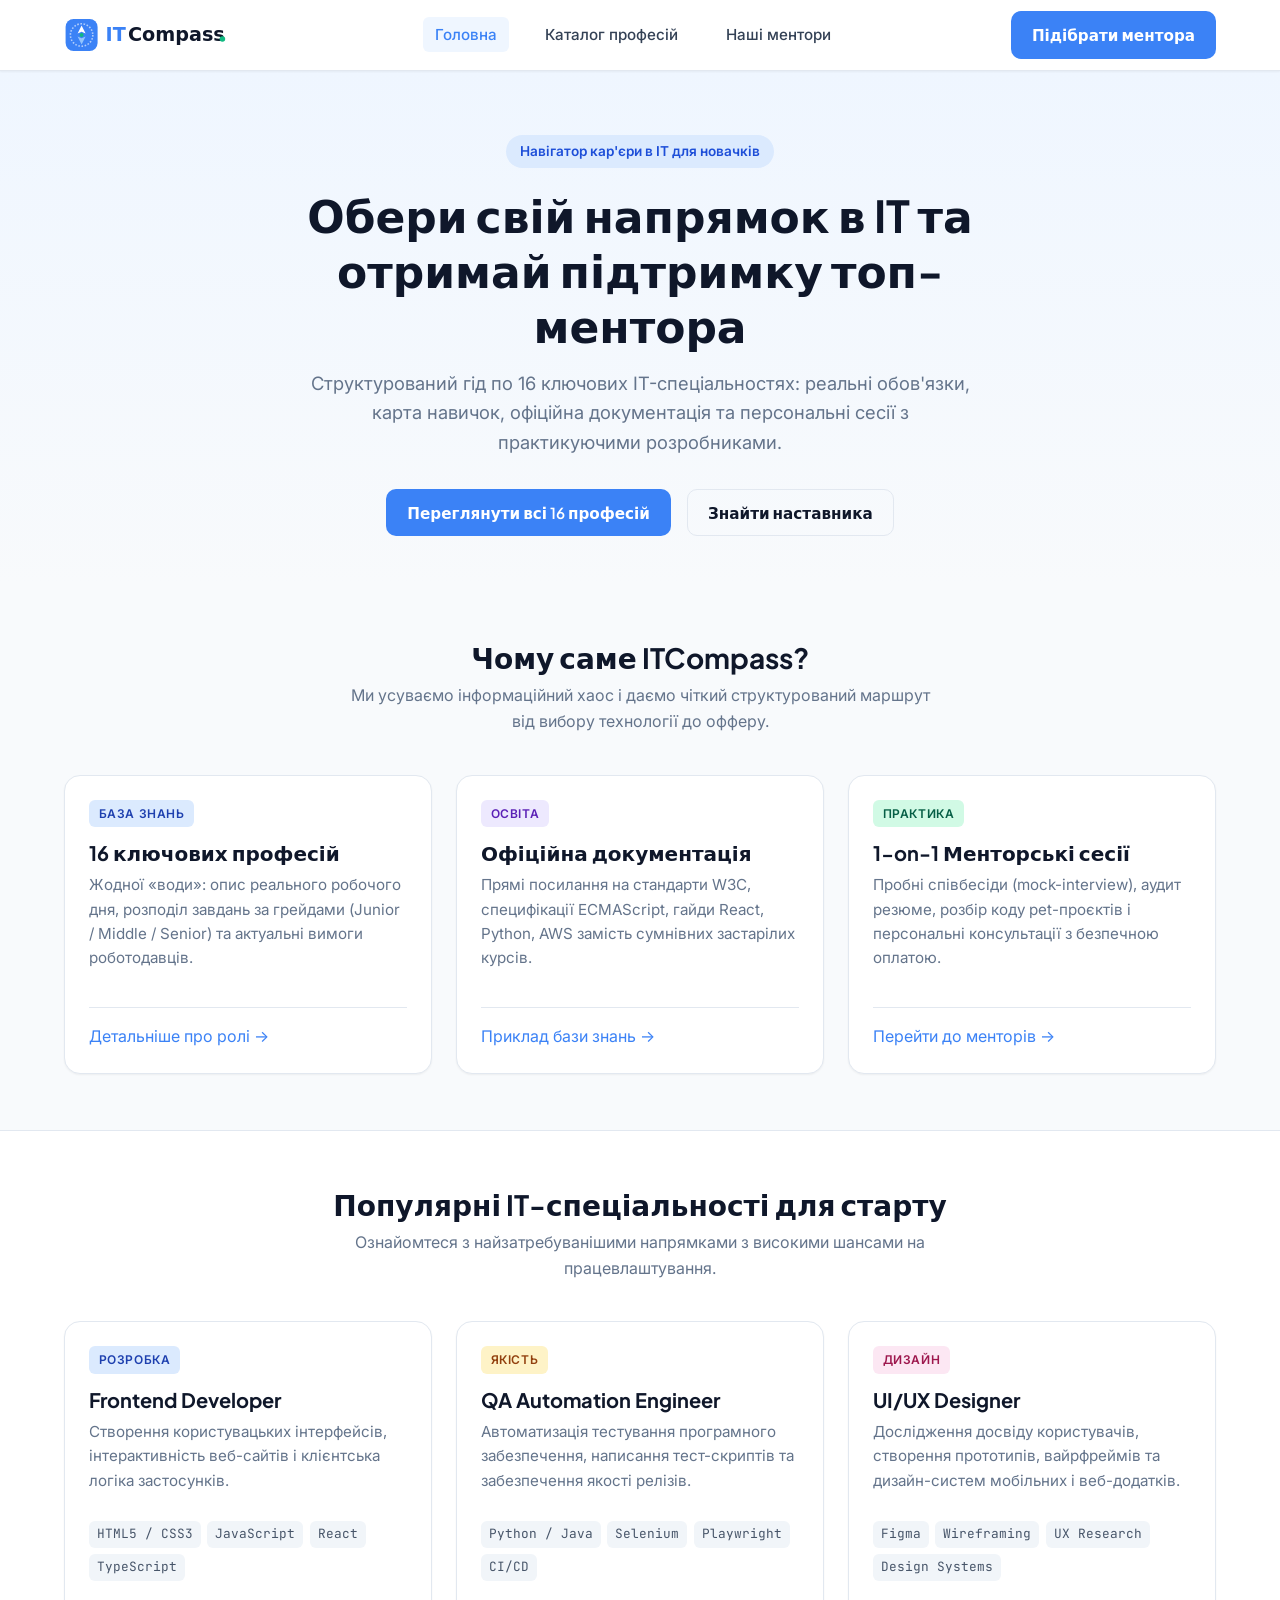
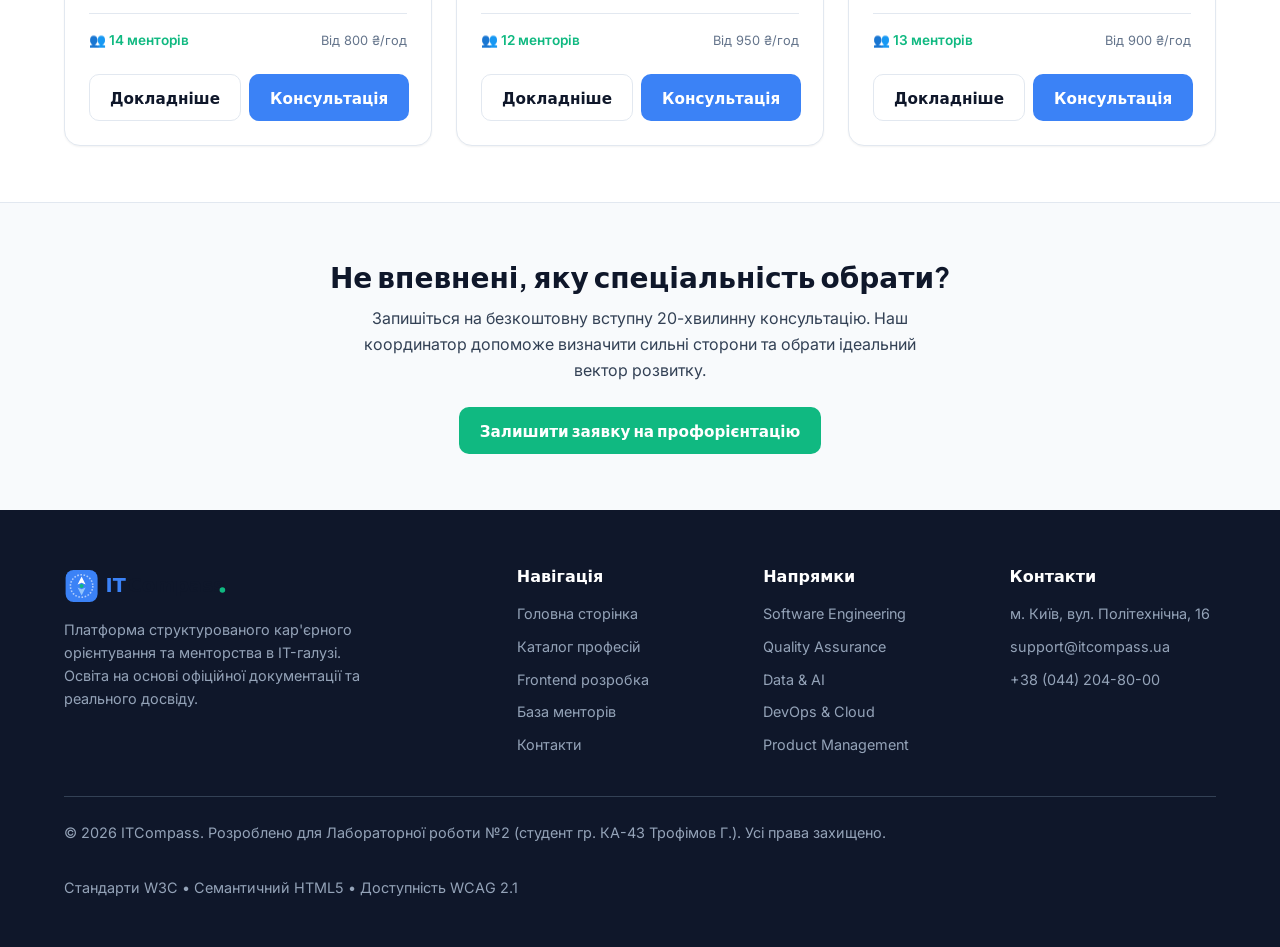
==== index.html @ 79825d65 "Initial commit" ====
<!DOCTYPE html>
<html lang="uk">
<head>
  <meta charset="UTF-8">
  <meta name="viewport" content="width=device-width, initial-scale=1.0">
  <meta name="description" content="ITCompass — інтерактивний довідник IT-професій, база знань з офіційною документацією та платформа підбору менторів для початківців.">
  <meta name="keywords" content="IT професії, як увійти в IT, ментори IT, roadmap розробника, документація, курси програмування">
  <title>ITCompass — Твій орієнтир у світі IT-професій та наставництва</title>
  <link rel="icon" type="image/svg+xml" href="images/favicon.svg">
  <link rel="preconnect" href="https://fonts.googleapis.com">
  <link rel="preconnect" href="https://fonts.gstatic.com" crossorigin>
  <link href="https://fonts.googleapis.com/css2?family=Inter:wght@400;500;600&family=JetBrains+Mono:wght@500;700&family=Plus+Jakarta+Sans:wght@600;700;800&display=swap" rel="stylesheet">
  <link rel="stylesheet" href="css/style.css">
</head>
<body>

  <!-- Семантичний блок Header -->
  <header>
    <div class="container header-inner">
      <a href="index.html" class="brand-logo" aria-label="ITCompass Головна">
        <img src="images/logo.svg" alt="Логотип платформи ITCompass">
      </a>

      <!-- Семантична навігація сайту -->
      <nav aria-label="Головне меню">
        <ul>
          <li><a href="index.html" class="active">Головна</a></li>
          <li><a href="professions.html">Каталог професій</a></li>
          <li><a href="mentors.html">Наші ментори</a></li>
        </ul>
      </nav>

      <div class="nav-actions">
        <a href="contacts.html" class="btn btn-primary">Підібрати ментора</a>
      </div>
    </div>
  </header>

  <!-- Семантичний блок Main -->
  <main>
    <!-- Hero секція -->
    <section class="hero">
      <div class="container">
        <span class="hero-badge">Навігатор кар'єри в IT для новачків</span>
        <h1>Обери свій напрямок в IT та отримай підтримку топ-ментора</h1>
        <p>
          Структурований гід по 16 ключових IT-спеціальностях: реальні обов'язки, карта навичок, офіційна документація та персональні сесії з практикуючими розробниками.
        </p>
        <div class="hero-actions">
          <a href="professions.html" class="btn btn-primary">Переглянути всі 16 професій</a>
          <a href="mentors.html" class="btn btn-outline">Знайти наставника</a>
        </div>
      </div>
    </section>

    <!-- Переваги сервісу -->
    <section>
      <div class="container">
        <div class="section-header">
          <h2>Чому саме ITCompass?</h2>
          <p>Ми усуваємо інформаційний хаос і даємо чіткий структурований маршрут від вибору технології до офферу.</p>
        </div>

        <div class="grid-3">
          <article class="card">
            <span class="card-badge badge-dev">База знань</span>
            <h3>16 ключових професій</h3>
            <p>Жодної «води»: опис реального робочого дня, розподіл завдань за грейдами (Junior / Middle / Senior) та актуальні вимоги роботодавців.</p>
            <div class="card-footer">
              <a href="professions.html">Детальніше про ролі &rarr;</a>
            </div>
          </article>

          <article class="card">
            <span class="card-badge badge-data">Освіта</span>
            <h3>Офіційна документація</h3>
            <p>Прямі посилання на стандарти W3C, специфікації ECMAScript, гайди React, Python, AWS замість сумнівних застарілих курсів.</p>
            <div class="card-footer">
              <a href="profession-frontend.html">Приклад бази знань &rarr;</a>
            </div>
          </article>

          <article class="card">
            <span class="card-badge badge-mgmt">Практика</span>
            <h3>1-on-1 Менторські сесії</h3>
            <p>Пробні співбесіди (mock-interview), аудит резюме, розбір коду pet-проєктів і персональні консультації з безпечною оплатою.</p>
            <div class="card-footer">
              <a href="mentors.html">Перейти до менторів &rarr;</a>
            </div>
          </article>
        </div>
      </div>
    </section>

    <!-- Популярні напрямки -->
    <section style="background-color: #FFFFFF; border-top: 1px solid #E2E8F0; border-bottom: 1px solid #E2E8F0;">
      <div class="container">
        <div class="section-header">
          <h2>Популярні IT-спеціальності для старту</h2>
          <p>Ознайомтеся з найзатребуванішими напрямками з високими шансами на працевлаштування.</p>
        </div>

        <div class="grid-3">
          <!-- Картка 1 -->
          <article class="card">
            <span class="card-badge badge-dev">Розробка</span>
            <h3>Frontend Developer</h3>
            <p>Створення користувацьких інтерфейсів, інтерактивність веб-сайтів і клієнтська логіка застосунків.</p>
            <ul class="tags-list">
              <li class="tag">HTML5 / CSS3</li>
              <li class="tag">JavaScript</li>
              <li class="tag">React</li>
              <li class="tag">TypeScript</li>
            </ul>
            <div class="card-footer" style="display: flex; flex-direction: column; gap: 0.65rem; align-items: stretch;">
              <div style="display: flex; justify-content: space-between; align-items: center;">
                <span style="font-size: 0.85rem; color: #10B981; font-weight: 600;">👥 14 менторів</span>
                <span style="font-size: 0.8rem; color: var(--color-text-muted);">Від 800 ₴/год</span>
              </div>
              <div class="card-actions-grid">
                <a href="profession-frontend.html" class="btn btn-outline">Докладніше</a>
                <a href="contacts.html?profession=frontend" class="btn btn-primary">Консультація</a>
              </div>
            </div>
          </article>

          <!-- Картка 2 -->
          <article class="card">
            <span class="card-badge badge-qa">Якість</span>
            <h3>QA Automation Engineer</h3>
            <p>Автоматизація тестування програмного забезпечення, написання тест-скриптів та забезпечення якості релізів.</p>
            <ul class="tags-list">
              <li class="tag">Python / Java</li>
              <li class="tag">Selenium</li>
              <li class="tag">Playwright</li>
              <li class="tag">CI/CD</li>
            </ul>
            <div class="card-footer" style="display: flex; flex-direction: column; gap: 0.65rem; align-items: stretch;">
              <div style="display: flex; justify-content: space-between; align-items: center;">
                <span style="font-size: 0.85rem; color: #10B981; font-weight: 600;">👥 12 менторів</span>
                <span style="font-size: 0.8rem; color: var(--color-text-muted);">Від 950 ₴/год</span>
              </div>
              <div class="card-actions-grid">
                <button type="button" class="btn btn-outline open-details-btn" data-profession="qa_auto">Докладніше</button>
                <a href="contacts.html?profession=qa_auto" class="btn btn-primary">Консультація</a>
              </div>
            </div>
          </article>

          <!-- Картка 3 -->
          <article class="card">
            <span class="card-badge badge-design">Дизайн</span>
            <h3>UI/UX Designer</h3>
            <p>Дослідження досвіду користувачів, створення прототипів, вайрфреймів та дизайн-систем мобільних і веб-додатків.</p>
            <ul class="tags-list">
              <li class="tag">Figma</li>
              <li class="tag">Wireframing</li>
              <li class="tag">UX Research</li>
              <li class="tag">Design Systems</li>
            </ul>
            <div class="card-footer" style="display: flex; flex-direction: column; gap: 0.65rem; align-items: stretch;">
              <div style="display: flex; justify-content: space-between; align-items: center;">
                <span style="font-size: 0.85rem; color: #10B981; font-weight: 600;">👥 13 менторів</span>
                <span style="font-size: 0.8rem; color: var(--color-text-muted);">Від 900 ₴/год</span>
              </div>
              <div class="card-actions-grid">
                <button type="button" class="btn btn-outline open-details-btn" data-profession="uiux">Докладніше</button>
                <a href="contacts.html?profession=uiux" class="btn btn-primary">Консультація</a>
              </div>
            </div>
          </article>
        </div>
      </div>
    </section>

    <!-- Заклик до дії -->
    <section>
      <div class="container" style="text-align: center;">
        <h2>Не впевнені, яку спеціальність обрати?</h2>
        <p style="max-width: 600px; margin: 0 auto 1.5rem;">
          Запишіться на безкоштовну вступну 20-хвилинну консультацію. Наш координатор допоможе визначити сильні сторони та обрати ідеальний вектор розвитку.
        </p>
        <a href="contacts.html" class="btn btn-accent">Залишити заявку на профорієнтацію</a>
      </div>
    </section>
  </main>

  <!-- Семантичний блок Footer -->
  <footer>
    <div class="container">
      <div class="footer-grid">
        <div class="footer-brand">
          <a href="index.html" class="brand-logo" aria-label="ITCompass">
            <img src="images/logo.svg" alt="ITCompass Лого">
          </a>
          <p>
            Платформа структурованого кар'єрного орієнтування та менторства в IT-галузі. Освіта на основі офіційної документації та реального досвіду.
          </p>
        </div>

        <div class="footer-col">
          <h4>Навігація</h4>
          <ul>
            <li><a href="index.html">Головна сторінка</a></li>
            <li><a href="professions.html">Каталог професій</a></li>
            <li><a href="profession-frontend.html">Frontend розробка</a></li>
            <li><a href="mentors.html">База менторів</a></li>
            <li><a href="contacts.html">Контакти</a></li>
          </ul>
        </div>

        <div class="footer-col">
          <h4>Напрямки</h4>
          <ul>
            <li><a href="professions.html">Software Engineering</a></li>
            <li><a href="professions.html">Quality Assurance</a></li>
            <li><a href="professions.html">Data & AI</a></li>
            <li><a href="professions.html">DevOps & Cloud</a></li>
            <li><a href="professions.html">Product Management</a></li>
          </ul>
        </div>

        <div class="footer-col">
          <h4>Контакти</h4>
          <ul>
            <li>м. Київ, вул. Політехнічна, 16</li>
            <li><a href="mailto:support@itcompass.ua">support@itcompass.ua</a></li>
            <li><a href="tel:+380442048000">+38 (044) 204-80-00</a></li>
          </ul>
        </div>
      </div>

      <div class="footer-bottom">
        <p>&copy; 2026 ITCompass. Розроблено для Лабораторної роботи №2 (студент гр. КА-43 Трофімов Г.). Усі права захищено.</p>
        <p>Стандарти W3C &bull; Семантичний HTML5 &bull; Доступність WCAG 2.1</p>
      </div>
    </div>
  </footer>

  <!-- Інтерактивне модальне вікно для детального огляду пропозиції -->
  <div id="professionModal" class="modal-backdrop" role="dialog" aria-modal="true" aria-label="Детальний огляд спеціальності">
    <div class="modal-card">
      <button type="button" id="modalCloseBtn" class="modal-close" aria-label="Закрити модальне вікно">&times;</button>
      <div id="modalBody">
        <!-- Вміст динамічно рендериться через js/main.js -->
      </div>
    </div>
  </div>

  <script src="js/main.js"></script>
</body>
</html>
---- css/style.css ----
/* ==========================================================================
   ITCompass - Головна таблиця стилів (Brandbook & Design System)
   ========================================================================== */

/* 1. Змінні дизайну (CSS Custom Properties) */
:root {
  --color-primary: #3B82F6;
  --color-primary-dark: #1D4ED8;
  --color-primary-light: #EFF6FF;
  --color-dark: #0F172A;
  --color-text: #334155;
  --color-text-muted: #64748B;
  --color-bg: #F8FAFC;
  --color-surface: #FFFFFF;
  --color-border: #E2E8F0;
  --color-accent: #10B981;
  --color-accent-hover: #059669;
  --color-warning: #F59E0B;
  --color-error: #EF4444;
  --color-code-bg: #1E293B;

  --font-heading: 'Plus Jakarta Sans', system-ui, -apple-system, sans-serif;
  --font-body: 'Inter', system-ui, -apple-system, sans-serif;
  --font-mono: 'JetBrains Mono', monospace;

  --shadow-sm: 0 1px 2px 0 rgb(0 0 0 / 0.05);
  --shadow-md: 0 4px 6px -1px rgb(0 0 0 / 0.07), 0 2px 4px -2px rgb(0 0 0 / 0.05);
  --shadow-lg: 0 10px 15px -3px rgb(0 0 0 / 0.08), 0 4px 6px -4px rgb(0 0 0 / 0.04);

  --radius-sm: 6px;
  --radius-md: 10px;
  --radius-lg: 16px;
  --radius-full: 9999px;

  --container-max: 1200px;
}

/* 2. Базові налаштування (Reset & Base) */
*, *::before, *::after {
  box-sizing: border-box;
  margin: 0;
  padding: 0;
}

html {
  font-size: 16px;
  scroll-behavior: smooth;
}

body {
  font-family: var(--font-body);
  color: var(--color-text);
  background-color: var(--color-bg);
  line-height: 1.6;
  min-height: 100vh;
  display: flex;
  flex-direction: column;
}

img {
  max-width: 100%;
  height: auto;
  display: block;
}

a {
  color: var(--color-primary);
  text-decoration: none;
  transition: color 0.2s ease, border-color 0.2s ease;
}

a:hover {
  color: var(--color-primary-dark);
}

h1, h2, h3, h4 {
  font-family: var(--font-heading);
  color: var(--color-dark);
  line-height: 1.25;
  font-weight: 700;
}

h1 { font-size: 2.25rem; margin-bottom: 1rem; }
h2 { font-size: 1.75rem; margin-bottom: 0.75rem; }
h3 { font-size: 1.25rem; margin-bottom: 0.5rem; }

p {
  margin-bottom: 1rem;
}

/* 3. Макет та контейнери (Layout) */
.container {
  width: 100%;
  max-width: var(--container-max);
  margin-left: auto;
  margin-right: auto;
  padding-left: 1.5rem;
  padding-right: 1.5rem;
}

/* 4. Семантичний Header & Nav */
header {
  background-color: var(--color-surface);
  border-bottom: 1px solid var(--color-border);
  position: sticky;
  top: 0;
  z-index: 100;
  box-shadow: var(--shadow-sm);
}

.header-inner {
  display: flex;
  align-items: center;
  justify-content: space-between;
  height: 70px;
}

.brand-logo {
  display: flex;
  align-items: center;
  gap: 0.5rem;
}

.brand-logo img {
  height: 40px;
  width: auto;
}

nav ul {
  display: flex;
  list-style: none;
  gap: 1.5rem;
  align-items: center;
}

nav a {
  color: var(--color-text);
  font-weight: 500;
  font-size: 0.95rem;
  padding: 0.5rem 0.75rem;
  border-radius: var(--radius-sm);
  transition: background-color 0.2s ease, color 0.2s ease;
}

nav a:hover, nav a.active {
  color: var(--color-primary);
  background-color: var(--color-primary-light);
}

.nav-actions {
  display: flex;
  gap: 0.75rem;
  align-items: center;
}

/* 5. Кнопки (Buttons) */
.btn {
  display: inline-flex;
  align-items: center;
  justify-content: center;
  padding: 0.65rem 1.25rem;
  font-family: var(--font-heading);
  font-size: 0.95rem;
  font-weight: 600;
  border-radius: var(--radius-md);
  border: 1px solid transparent;
  cursor: pointer;
  transition: all 0.2s ease;
  text-decoration: none;
}

.btn-primary {
  background-color: var(--color-primary);
  color: #FFFFFF;
}

.btn-primary:hover {
  background-color: var(--color-primary-dark);
  color: #FFFFFF;
}

.btn-accent {
  background-color: var(--color-accent);
  color: #FFFFFF;
}

.btn-accent:hover {
  background-color: var(--color-accent-hover);
  color: #FFFFFF;
}

.btn-outline {
  background-color: transparent;
  border-color: var(--color-border);
  color: var(--color-dark);
}

.btn-outline:hover {
  background-color: var(--color-bg);
  border-color: var(--color-text-muted);
}

/* 6. Hero секція */
.hero {
  padding: 4rem 0 3rem;
  background: linear-gradient(180deg, #EFF6FF 0%, var(--color-bg) 100%);
  text-align: center;
}

.hero-badge {
  display: inline-block;
  background-color: #DBEAFE;
  color: var(--color-primary-dark);
  font-size: 0.85rem;
  font-weight: 600;
  padding: 0.35rem 0.85rem;
  border-radius: var(--radius-full);
  margin-bottom: 1.25rem;
}

.hero h1 {
  font-size: 2.75rem;
  max-width: 800px;
  margin-left: auto;
  margin-right: auto;
}

.hero p {
  font-size: 1.15rem;
  color: var(--color-text-muted);
  max-width: 680px;
  margin-left: auto;
  margin-right: auto;
  margin-bottom: 2rem;
}

.hero-actions {
  display: flex;
  gap: 1rem;
  justify-content: center;
  flex-wrap: wrap;
}

/* 7. Секції та картки */
section {
  padding: 3.5rem 0;
}

.section-header {
  text-align: center;
  margin-bottom: 2.5rem;
}

.section-header h2 {
  margin-bottom: 0.5rem;
}

.section-header p {
  color: var(--color-text-muted);
  max-width: 600px;
  margin-left: auto;
  margin-right: auto;
}

.grid-3 {
  display: grid;
  grid-template-columns: repeat(auto-fill, minmax(320px, 1fr));
  gap: 1.5rem;
}

.grid-2 {
  display: grid;
  grid-template-columns: repeat(auto-fit, minmax(320px, 1fr));
  gap: 2rem;
}

.grid-4 {
  display: grid;
  grid-template-columns: repeat(auto-fill, minmax(240px, 1fr));
  gap: 1.25rem;
}

.card {
  background-color: var(--color-surface);
  border: 1px solid var(--color-border);
  border-radius: var(--radius-lg);
  padding: 1.5rem;
  box-shadow: var(--shadow-sm);
  transition: transform 0.2s ease, box-shadow 0.2s ease;
  display: flex;
  flex-direction: column;
}

.card:hover {
  transform: translateY(-3px);
  box-shadow: var(--shadow-md);
  border-color: #CBD5E1;
}

.card-badge {
  align-self: flex-start;
  font-size: 0.75rem;
  font-weight: 600;
  text-transform: uppercase;
  letter-spacing: 0.05em;
  padding: 0.25rem 0.6rem;
  border-radius: var(--radius-sm);
  margin-bottom: 0.85rem;
}

.badge-dev { background-color: #DBEAFE; color: #1E40AF; }
.badge-qa { background-color: #FEF3C7; color: #92400E; }
.badge-data { background-color: #EDE9FE; color: #5B21B6; }
.badge-design { background-color: #FCE7F3; color: #9D174D; }
.badge-mgmt { background-color: #D1FAE5; color: #065F46; }

.card h3 {
  margin-bottom: 0.5rem;
}

.card p {
  font-size: 0.95rem;
  color: var(--color-text-muted);
  flex-grow: 1;
}

.card-footer {
  margin-top: 1.25rem;
  padding-top: 1rem;
  border-top: 1px solid var(--color-border);
  display: flex;
  justify-content: space-between;
  align-items: center;
}

/* 8. Теги технологій */
.tags-list {
  display: flex;
  flex-wrap: wrap;
  gap: 0.4rem;
  margin: 0.75rem 0;
  list-style: none;
}

.tag {
  background-color: #F1F5F9;
  color: #475569;
  font-family: var(--font-mono);
  font-size: 0.8rem;
  padding: 0.2rem 0.5rem;
  border-radius: var(--radius-sm);
}

/* 9. Таблиці */
.table-responsive {
  overflow-x: auto;
  margin: 1.5rem 0;
  background-color: var(--color-surface);
  border-radius: var(--radius-md);
  border: 1px solid var(--color-border);
  box-shadow: var(--shadow-sm);
}

table {
  width: 100%;
  border-collapse: collapse;
  text-align: left;
  font-size: 0.95rem;
}

th, td {
  padding: 1rem 1.25rem;
  border-bottom: 1px solid var(--color-border);
}

th {
  background-color: #F8FAFC;
  font-family: var(--font-heading);
  font-weight: 600;
  color: var(--color-dark);
}

tr:last-child td {
  border-bottom: none;
}

tr:hover td {
  background-color: #F1F5F9;
}

/* 10. Форми (Forms) */
.form-container {
  max-width: 640px;
  margin: 0 auto;
  background-color: var(--color-surface);
  padding: 2.25rem;
  border-radius: var(--radius-lg);
  border: 1px solid var(--color-border);
  box-shadow: var(--shadow-md);
}

.form-group {
  margin-bottom: 1.25rem;
}

label {
  display: block;
  font-family: var(--font-heading);
  font-size: 0.9rem;
  font-weight: 600;
  color: var(--color-dark);
  margin-bottom: 0.4rem;
}

input[type="text"],
input[type="email"],
input[type="tel"],
select,
textarea {
  width: 100%;
  padding: 0.75rem 1rem;
  font-family: var(--font-body);
  font-size: 0.95rem;
  color: var(--color-dark);
  background-color: #FFFFFF;
  border: 1px solid var(--color-border);
  border-radius: var(--radius-md);
  outline: none;
  transition: border-color 0.2s ease, box-shadow 0.2s ease;
}

input:focus,
select:focus,
textarea:focus {
  border-color: var(--color-primary);
  box-shadow: 0 0 0 3px rgba(59, 130, 246, 0.15);
}

.checkbox-group {
  display: flex;
  align-items: flex-start;
  gap: 0.6rem;
}

.checkbox-group input {
  margin-top: 0.25rem;
}

.checkbox-group label {
  font-size: 0.85rem;
  font-weight: 400;
  color: var(--color-text-muted);
}

/* 11. Менторські картки */
.mentor-header {
  display: flex;
  gap: 1rem;
  align-items: center;
  margin-bottom: 1rem;
}

.mentor-avatar {
  width: 64px;
  height: 64px;
  border-radius: var(--radius-full);
  background-color: #E2E8F0;
  display: flex;
  align-items: center;
  justify-content: center;
  font-family: var(--font-heading);
  font-weight: 700;
  font-size: 1.25rem;
  color: var(--color-primary-dark);
}

.mentor-info h3 {
  margin-bottom: 0.15rem;
}

.mentor-title {
  font-size: 0.85rem;
  color: var(--color-text-muted);
}

.mentor-rate {
  font-family: var(--font-mono);
  font-size: 1.1rem;
  font-weight: 700;
  color: var(--color-dark);
}

/* 12. Семантичний Footer */
footer {
  margin-top: auto;
  background-color: var(--color-dark);
  color: #94A3B8;
  padding: 3.5rem 0 2rem;
  font-size: 0.9rem;
}

.footer-grid {
  display: grid;
  grid-template-columns: 2fr 1fr 1fr 1fr;
  gap: 2.5rem;
  margin-bottom: 2.5rem;
}

.footer-brand p {
  color: #94A3B8;
  margin-top: 0.75rem;
  max-width: 320px;
}

.footer-col h4 {
  color: #FFFFFF;
  font-size: 1rem;
  margin-bottom: 1rem;
}

.footer-col ul {
  list-style: none;
  display: flex;
  flex-direction: column;
  gap: 0.6rem;
}

.footer-col a {
  color: #94A3B8;
}

.footer-col a:hover {
  color: #FFFFFF;
}

.footer-bottom {
  padding-top: 1.5rem;
  border-top: 1px solid #334155;
  display: flex;
  justify-content: space-between;
  align-items: center;
  flex-wrap: wrap;
  gap: 1rem;
}

/* 13. Адаптивність (Responsive) */
@media (max-width: 768px) {
  .header-inner {
    flex-wrap: wrap;
    height: auto;
    padding: 1rem 0;
  }

  nav ul {
    width: 100%;
    margin-top: 0.75rem;
    flex-wrap: wrap;
    gap: 0.5rem;
  }

  .hero h1 {
    font-size: 2rem;
  }

  .footer-grid {
    grid-template-columns: 1fr;
    gap: 1.75rem;
  }

  .footer-bottom {
    flex-direction: column;
    text-align: center;
  }
}

/* 14. Модальне вікно детального огляду спеціальності (Modal) */
.modal-backdrop {
  display: none;
  position: fixed;
  top: 0;
  left: 0;
  width: 100%;
  height: 100%;
  background-color: rgba(15, 23, 42, 0.65);
  backdrop-filter: blur(4px);
  z-index: 1000;
  align-items: center;
  justify-content: center;
  padding: 1.25rem;
}

.modal-backdrop.active {
  display: flex;
}

.modal-card {
  background-color: #FFFFFF;
  border-radius: var(--radius-lg);
  max-width: 720px;
  width: 100%;
  max-height: 88vh;
  overflow-y: auto;
  padding: 2.25rem;
  position: relative;
  box-shadow: 0 20px 25px -5px rgb(0 0 0 / 0.15), 0 8px 10px -6px rgb(0 0 0 / 0.1);
  border: 1px solid var(--color-border);
  animation: modalFadeIn 0.22s ease-out;
}

@keyframes modalFadeIn {
  from { opacity: 0; transform: translateY(16px) scale(0.98); }
  to { opacity: 1; transform: translateY(0) scale(1); }
}

.modal-close {
  position: absolute;
  top: 1.25rem;
  right: 1.25rem;
  background: #F1F5F9;
  border: none;
  font-size: 1.4rem;
  line-height: 1;
  color: var(--color-text-muted);
  cursor: pointer;
  width: 36px;
  height: 36px;
  border-radius: var(--radius-full);
  display: flex;
  align-items: center;
  justify-content: center;
  transition: all 0.2s ease;
}

.modal-close:hover {
  color: var(--color-dark);
  background-color: #E2E8F0;
}

.card-actions-grid {
  display: grid;
  grid-template-columns: 1fr 1fr;
  gap: 0.5rem;
  width: 100%;
  margin-top: 0.75rem;
}
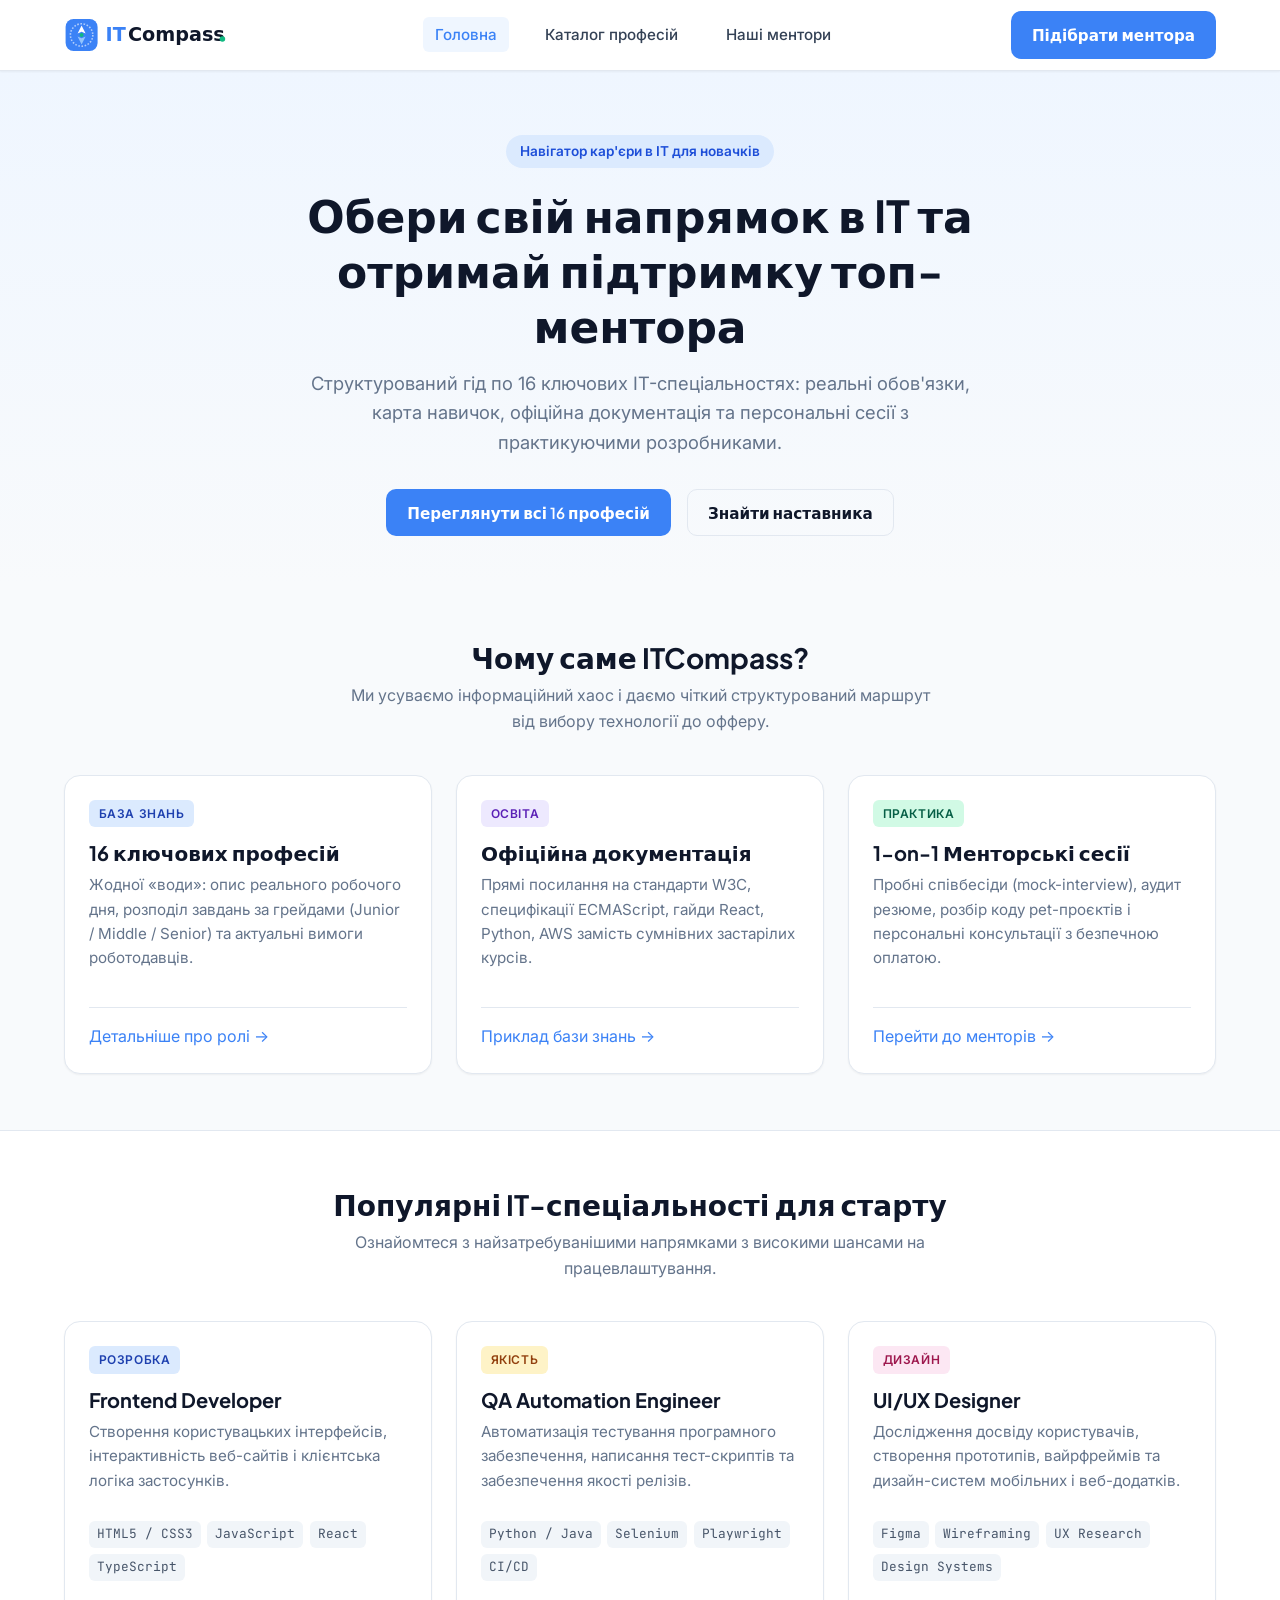
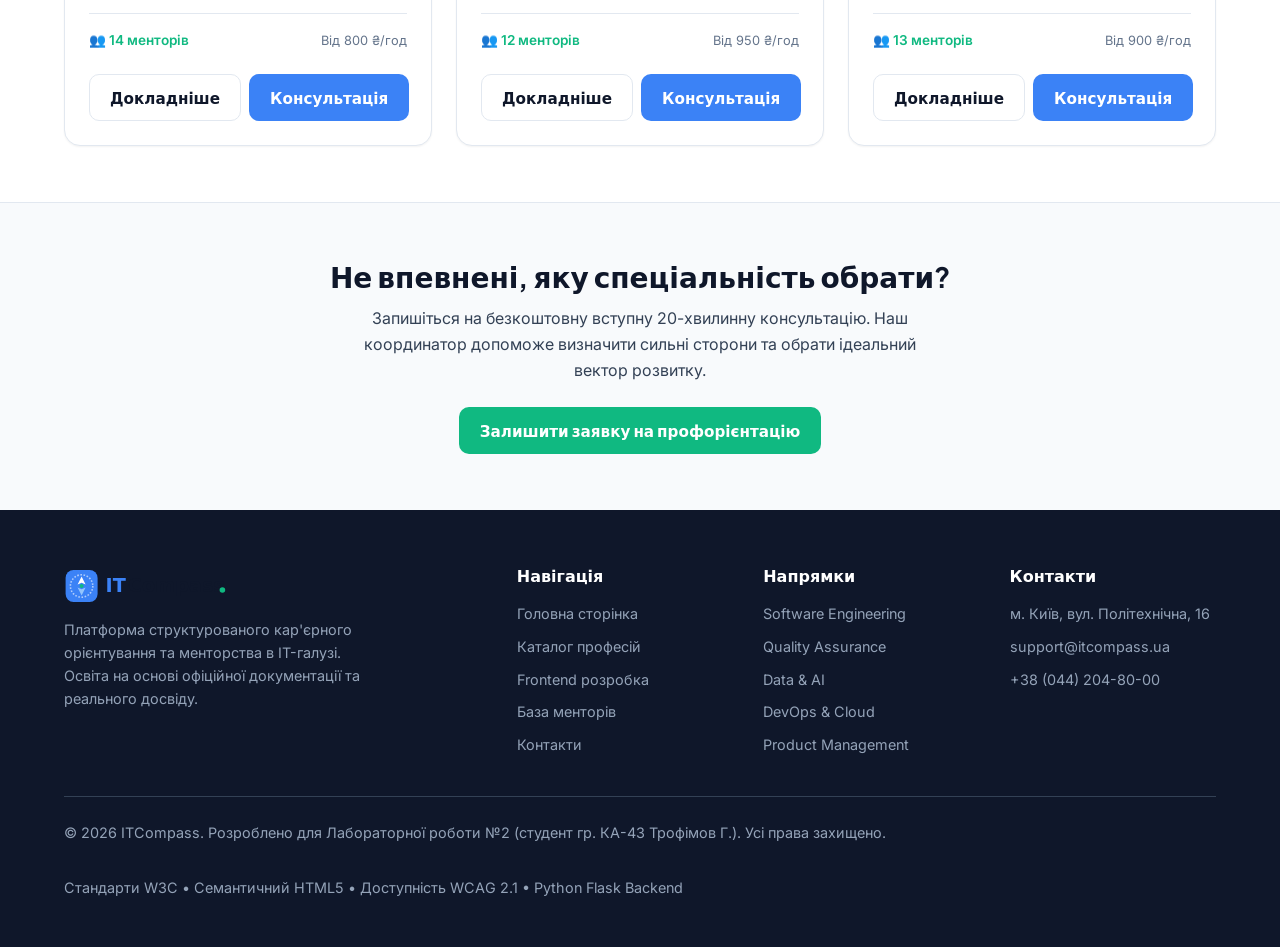
==== commit 51992a8f: "feat: complete pure HTML5/CSS3 and Python Flask stack, remove JavaScript" ====
--- a/index.html
+++ b/index.html
@@ -232,21 +232,10 @@
 
       <div class="footer-bottom">
         <p>&copy; 2026 ITCompass. Розроблено для Лабораторної роботи №2 (студент гр. КА-43 Трофімов Г.). Усі права захищено.</p>
-        <p>Стандарти W3C &bull; Семантичний HTML5 &bull; Доступність WCAG 2.1</p>
+        <p>Стандарти W3C &bull; Семантичний HTML5 &bull; Доступність WCAG 2.1 &bull; Python Flask Backend</p>
       </div>
     </div>
   </footer>
 
-  <!-- Інтерактивне модальне вікно для детального огляду пропозиції -->
-  <div id="professionModal" class="modal-backdrop" role="dialog" aria-modal="true" aria-label="Детальний огляд спеціальності">
-    <div class="modal-card">
-      <button type="button" id="modalCloseBtn" class="modal-close" aria-label="Закрити модальне вікно">&times;</button>
-      <div id="modalBody">
-        <!-- Вміст динамічно рендериться через js/main.js -->
-      </div>
-    </div>
-  </div>
-
-  <script src="js/main.js"></script>
 </body>
 </html>
--- a/css/style.css
+++ b/css/style.css
@@ -589,8 +589,18 @@
   padding: 1.25rem;
 }
 
-.modal-backdrop.active {
-  display: flex;
+.modal-backdrop.active,
+.modal-backdrop:target {
+  display: flex;
+}
+
+.modal-backdrop-overlay {
+  position: absolute;
+  top: 0;
+  left: 0;
+  width: 100%;
+  height: 100%;
+  cursor: default;
 }
 
 .modal-card {
@@ -628,6 +638,7 @@
   display: flex;
   align-items: center;
   justify-content: center;
+  text-decoration: none;
   transition: all 0.2s ease;
 }
 
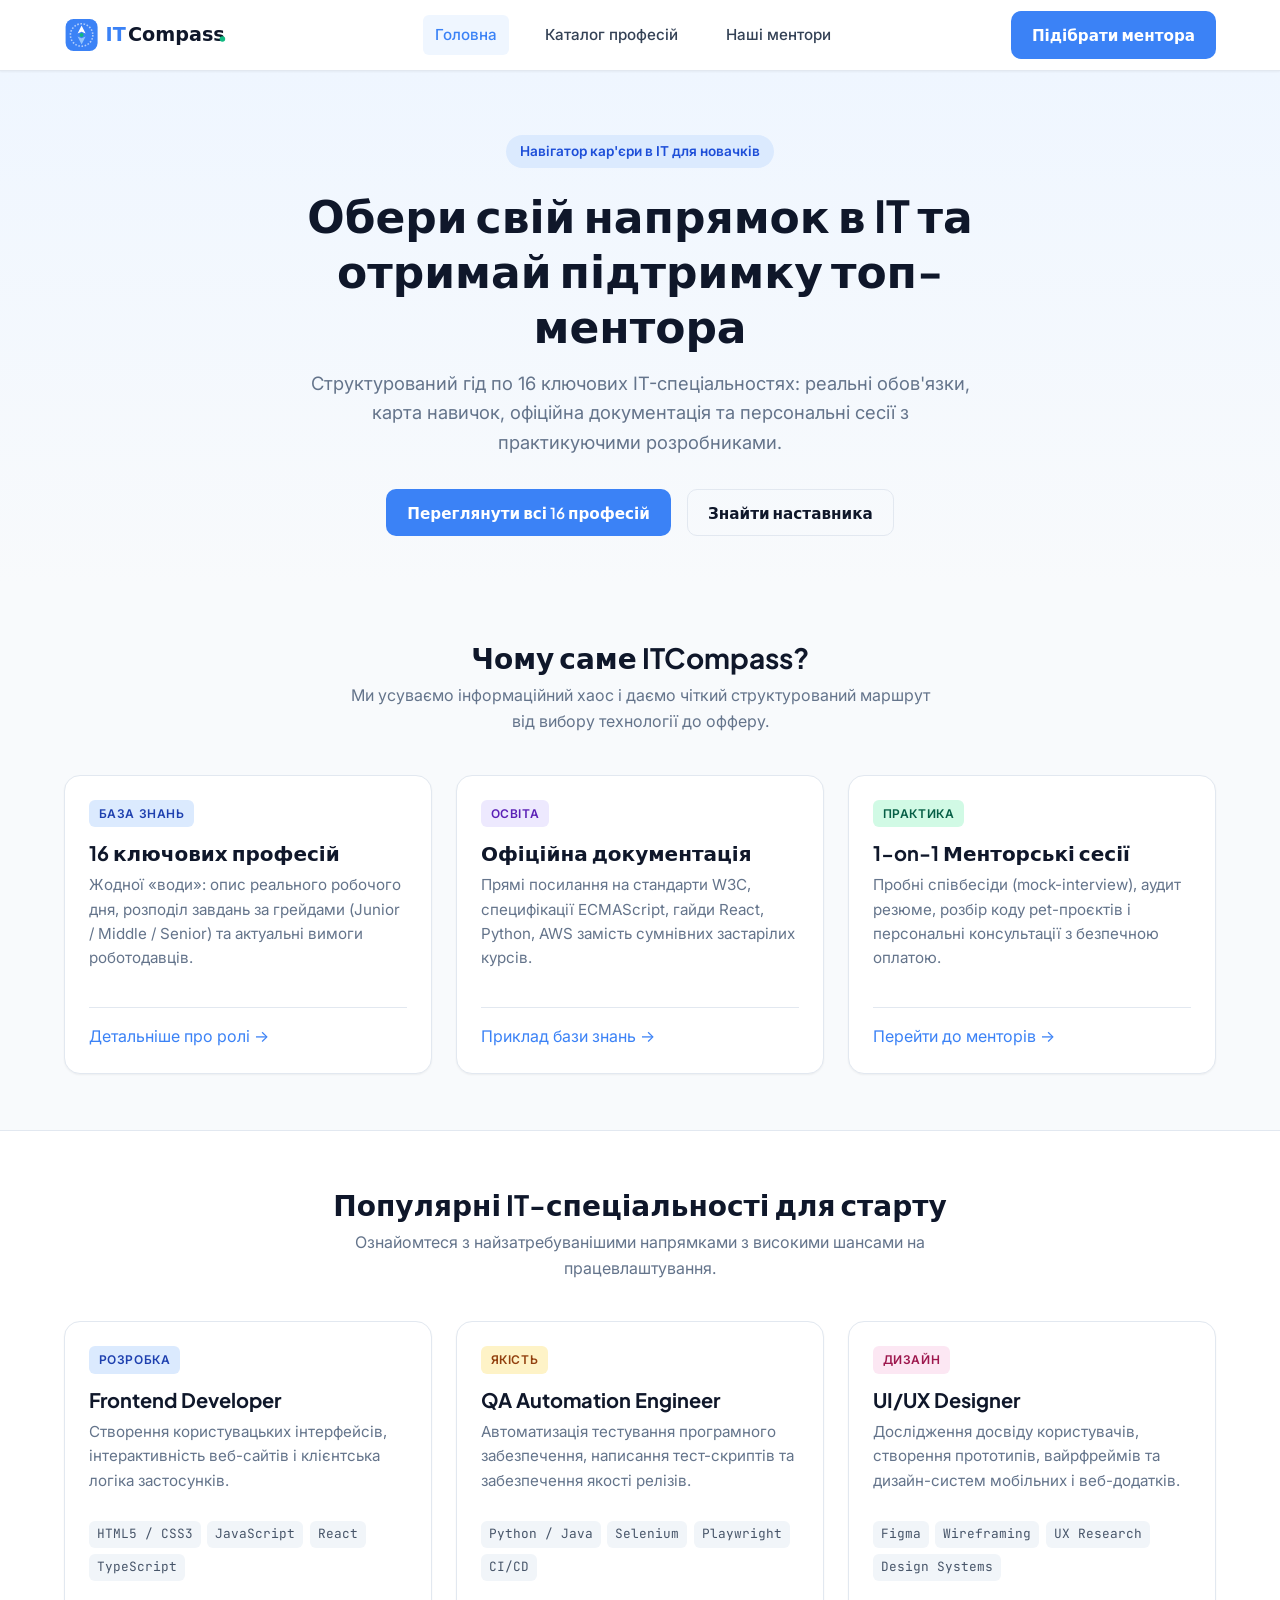
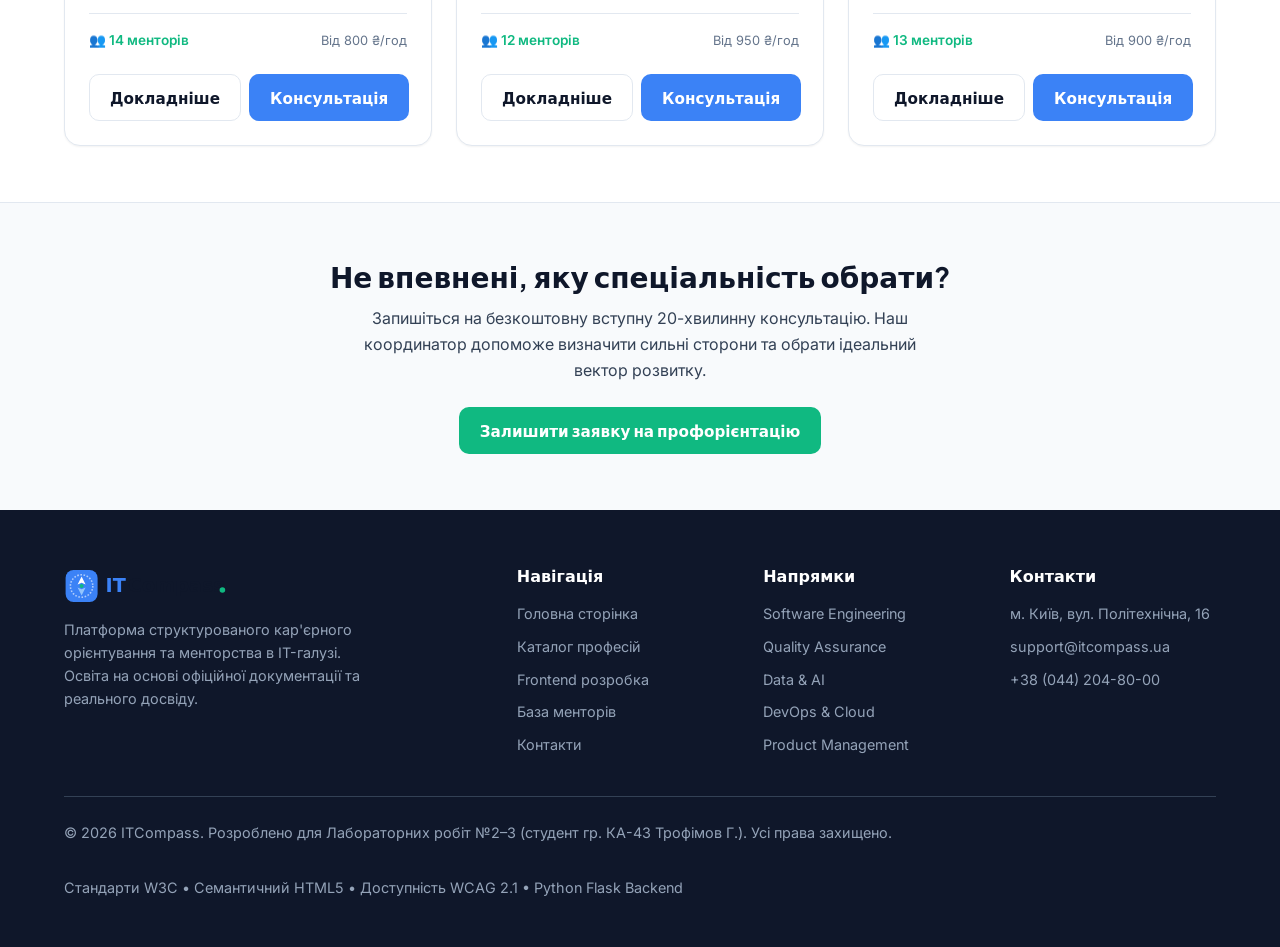
==== commit 439b8a8c: "Lab 3: CSS styling, responsive design, burger menu, form validation - Split styles into base.css, la" ====
--- a/index.html
+++ b/index.html
@@ -21,6 +21,13 @@
         <img src="images/logo.svg" alt="Логотип платформи ITCompass">
       </a>
 
+      <input type="checkbox" id="nav-toggle" class="nav-toggle" aria-label="Відкрити меню">
+      <label for="nav-toggle" class="nav-toggle-btn" aria-hidden="true">
+        <span></span>
+        <span></span>
+        <span></span>
+      </label>
+
       <!-- Семантична навігація сайту -->
       <nav aria-label="Головне меню">
         <ul>
@@ -93,7 +100,7 @@
     </section>
 
     <!-- Популярні напрямки -->
-    <section style="background-color: #FFFFFF; border-top: 1px solid #E2E8F0; border-bottom: 1px solid #E2E8F0;">
+    <section class="section-alt">
       <div class="container">
         <div class="section-header">
           <h2>Популярні IT-спеціальності для старту</h2>
@@ -112,10 +119,10 @@
               <li class="tag">React</li>
               <li class="tag">TypeScript</li>
             </ul>
-            <div class="card-footer" style="display: flex; flex-direction: column; gap: 0.65rem; align-items: stretch;">
-              <div style="display: flex; justify-content: space-between; align-items: center;">
-                <span style="font-size: 0.85rem; color: #10B981; font-weight: 600;">👥 14 менторів</span>
-                <span style="font-size: 0.8rem; color: var(--color-text-muted);">Від 800 ₴/год</span>
+            <div class="card-footer card-footer-stacked">
+              <div class="card-meta">
+                <span class="card-mentors">👥 14 менторів</span>
+                <span class="card-price">Від 800 ₴/год</span>
               </div>
               <div class="card-actions-grid">
                 <a href="profession-frontend.html" class="btn btn-outline">Докладніше</a>
@@ -135,10 +142,10 @@
               <li class="tag">Playwright</li>
               <li class="tag">CI/CD</li>
             </ul>
-            <div class="card-footer" style="display: flex; flex-direction: column; gap: 0.65rem; align-items: stretch;">
-              <div style="display: flex; justify-content: space-between; align-items: center;">
-                <span style="font-size: 0.85rem; color: #10B981; font-weight: 600;">👥 12 менторів</span>
-                <span style="font-size: 0.8rem; color: var(--color-text-muted);">Від 950 ₴/год</span>
+            <div class="card-footer card-footer-stacked">
+              <div class="card-meta">
+                <span class="card-mentors">👥 12 менторів</span>
+                <span class="card-price">Від 950 ₴/год</span>
               </div>
               <div class="card-actions-grid">
                 <button type="button" class="btn btn-outline open-details-btn" data-profession="qa_auto">Докладніше</button>
@@ -158,10 +165,10 @@
               <li class="tag">UX Research</li>
               <li class="tag">Design Systems</li>
             </ul>
-            <div class="card-footer" style="display: flex; flex-direction: column; gap: 0.65rem; align-items: stretch;">
-              <div style="display: flex; justify-content: space-between; align-items: center;">
-                <span style="font-size: 0.85rem; color: #10B981; font-weight: 600;">👥 13 менторів</span>
-                <span style="font-size: 0.8rem; color: var(--color-text-muted);">Від 900 ₴/год</span>
+            <div class="card-footer card-footer-stacked">
+              <div class="card-meta">
+                <span class="card-mentors">👥 13 менторів</span>
+                <span class="card-price">Від 900 ₴/год</span>
               </div>
               <div class="card-actions-grid">
                 <button type="button" class="btn btn-outline open-details-btn" data-profession="uiux">Докладніше</button>
@@ -175,9 +182,9 @@
 
     <!-- Заклик до дії -->
     <section>
-      <div class="container" style="text-align: center;">
+      <div class="container text-center">
         <h2>Не впевнені, яку спеціальність обрати?</h2>
-        <p style="max-width: 600px; margin: 0 auto 1.5rem;">
+        <p class="lead-narrow">
           Запишіться на безкоштовну вступну 20-хвилинну консультацію. Наш координатор допоможе визначити сильні сторони та обрати ідеальний вектор розвитку.
         </p>
         <a href="contacts.html" class="btn btn-accent">Залишити заявку на профорієнтацію</a>
@@ -231,7 +238,7 @@
       </div>
 
       <div class="footer-bottom">
-        <p>&copy; 2026 ITCompass. Розроблено для Лабораторної роботи №2 (студент гр. КА-43 Трофімов Г.). Усі права захищено.</p>
+        <p>&copy; 2026 ITCompass. Розроблено для Лабораторних робіт №2–3 (студент гр. КА-43 Трофімов Г.). Усі права захищено.</p>
         <p>Стандарти W3C &bull; Семантичний HTML5 &bull; Доступність WCAG 2.1 &bull; Python Flask Backend</p>
       </div>
     </div>
--- a/css/style.css
+++ b/css/style.css
@@ -1,656 +1,15 @@
 /* ==========================================================================
-   ITCompass - Головна таблиця стилів (Brandbook & Design System)
+   ITCompass — style.css (головний файл стилів)
+   Лабораторна робота №3: організація стилів через декілька CSS-файлів,
+   об'єднаних директивою @import.
+
+   base.css       — дизайн-токени, reset, типографіка, таблиці
+   layout.css     — контейнер, шапка, бургер-меню, сітки, підвал, медіазапити
+   components.css — кнопки, hero, картки, теги, модальні вікна
+   forms.css      — форми, поля вводу та клієнтська валідація
    ========================================================================== */
 
-/* 1. Змінні дизайну (CSS Custom Properties) */
-:root {
-  --color-primary: #3B82F6;
-  --color-primary-dark: #1D4ED8;
-  --color-primary-light: #EFF6FF;
-  --color-dark: #0F172A;
-  --color-text: #334155;
-  --color-text-muted: #64748B;
-  --color-bg: #F8FAFC;
-  --color-surface: #FFFFFF;
-  --color-border: #E2E8F0;
-  --color-accent: #10B981;
-  --color-accent-hover: #059669;
-  --color-warning: #F59E0B;
-  --color-error: #EF4444;
-  --color-code-bg: #1E293B;
-
-  --font-heading: 'Plus Jakarta Sans', system-ui, -apple-system, sans-serif;
-  --font-body: 'Inter', system-ui, -apple-system, sans-serif;
-  --font-mono: 'JetBrains Mono', monospace;
-
-  --shadow-sm: 0 1px 2px 0 rgb(0 0 0 / 0.05);
-  --shadow-md: 0 4px 6px -1px rgb(0 0 0 / 0.07), 0 2px 4px -2px rgb(0 0 0 / 0.05);
-  --shadow-lg: 0 10px 15px -3px rgb(0 0 0 / 0.08), 0 4px 6px -4px rgb(0 0 0 / 0.04);
-
-  --radius-sm: 6px;
-  --radius-md: 10px;
-  --radius-lg: 16px;
-  --radius-full: 9999px;
-
-  --container-max: 1200px;
-}
-
-/* 2. Базові налаштування (Reset & Base) */
-*, *::before, *::after {
-  box-sizing: border-box;
-  margin: 0;
-  padding: 0;
-}
-
-html {
-  font-size: 16px;
-  scroll-behavior: smooth;
-}
-
-body {
-  font-family: var(--font-body);
-  color: var(--color-text);
-  background-color: var(--color-bg);
-  line-height: 1.6;
-  min-height: 100vh;
-  display: flex;
-  flex-direction: column;
-}
-
-img {
-  max-width: 100%;
-  height: auto;
-  display: block;
-}
-
-a {
-  color: var(--color-primary);
-  text-decoration: none;
-  transition: color 0.2s ease, border-color 0.2s ease;
-}
-
-a:hover {
-  color: var(--color-primary-dark);
-}
-
-h1, h2, h3, h4 {
-  font-family: var(--font-heading);
-  color: var(--color-dark);
-  line-height: 1.25;
-  font-weight: 700;
-}
-
-h1 { font-size: 2.25rem; margin-bottom: 1rem; }
-h2 { font-size: 1.75rem; margin-bottom: 0.75rem; }
-h3 { font-size: 1.25rem; margin-bottom: 0.5rem; }
-
-p {
-  margin-bottom: 1rem;
-}
-
-/* 3. Макет та контейнери (Layout) */
-.container {
-  width: 100%;
-  max-width: var(--container-max);
-  margin-left: auto;
-  margin-right: auto;
-  padding-left: 1.5rem;
-  padding-right: 1.5rem;
-}
-
-/* 4. Семантичний Header & Nav */
-header {
-  background-color: var(--color-surface);
-  border-bottom: 1px solid var(--color-border);
-  position: sticky;
-  top: 0;
-  z-index: 100;
-  box-shadow: var(--shadow-sm);
-}
-
-.header-inner {
-  display: flex;
-  align-items: center;
-  justify-content: space-between;
-  height: 70px;
-}
-
-.brand-logo {
-  display: flex;
-  align-items: center;
-  gap: 0.5rem;
-}
-
-.brand-logo img {
-  height: 40px;
-  width: auto;
-}
-
-nav ul {
-  display: flex;
-  list-style: none;
-  gap: 1.5rem;
-  align-items: center;
-}
-
-nav a {
-  color: var(--color-text);
-  font-weight: 500;
-  font-size: 0.95rem;
-  padding: 0.5rem 0.75rem;
-  border-radius: var(--radius-sm);
-  transition: background-color 0.2s ease, color 0.2s ease;
-}
-
-nav a:hover, nav a.active {
-  color: var(--color-primary);
-  background-color: var(--color-primary-light);
-}
-
-.nav-actions {
-  display: flex;
-  gap: 0.75rem;
-  align-items: center;
-}
-
-/* 5. Кнопки (Buttons) */
-.btn {
-  display: inline-flex;
-  align-items: center;
-  justify-content: center;
-  padding: 0.65rem 1.25rem;
-  font-family: var(--font-heading);
-  font-size: 0.95rem;
-  font-weight: 600;
-  border-radius: var(--radius-md);
-  border: 1px solid transparent;
-  cursor: pointer;
-  transition: all 0.2s ease;
-  text-decoration: none;
-}
-
-.btn-primary {
-  background-color: var(--color-primary);
-  color: #FFFFFF;
-}
-
-.btn-primary:hover {
-  background-color: var(--color-primary-dark);
-  color: #FFFFFF;
-}
-
-.btn-accent {
-  background-color: var(--color-accent);
-  color: #FFFFFF;
-}
-
-.btn-accent:hover {
-  background-color: var(--color-accent-hover);
-  color: #FFFFFF;
-}
-
-.btn-outline {
-  background-color: transparent;
-  border-color: var(--color-border);
-  color: var(--color-dark);
-}
-
-.btn-outline:hover {
-  background-color: var(--color-bg);
-  border-color: var(--color-text-muted);
-}
-
-/* 6. Hero секція */
-.hero {
-  padding: 4rem 0 3rem;
-  background: linear-gradient(180deg, #EFF6FF 0%, var(--color-bg) 100%);
-  text-align: center;
-}
-
-.hero-badge {
-  display: inline-block;
-  background-color: #DBEAFE;
-  color: var(--color-primary-dark);
-  font-size: 0.85rem;
-  font-weight: 600;
-  padding: 0.35rem 0.85rem;
-  border-radius: var(--radius-full);
-  margin-bottom: 1.25rem;
-}
-
-.hero h1 {
-  font-size: 2.75rem;
-  max-width: 800px;
-  margin-left: auto;
-  margin-right: auto;
-}
-
-.hero p {
-  font-size: 1.15rem;
-  color: var(--color-text-muted);
-  max-width: 680px;
-  margin-left: auto;
-  margin-right: auto;
-  margin-bottom: 2rem;
-}
-
-.hero-actions {
-  display: flex;
-  gap: 1rem;
-  justify-content: center;
-  flex-wrap: wrap;
-}
-
-/* 7. Секції та картки */
-section {
-  padding: 3.5rem 0;
-}
-
-.section-header {
-  text-align: center;
-  margin-bottom: 2.5rem;
-}
-
-.section-header h2 {
-  margin-bottom: 0.5rem;
-}
-
-.section-header p {
-  color: var(--color-text-muted);
-  max-width: 600px;
-  margin-left: auto;
-  margin-right: auto;
-}
-
-.grid-3 {
-  display: grid;
-  grid-template-columns: repeat(auto-fill, minmax(320px, 1fr));
-  gap: 1.5rem;
-}
-
-.grid-2 {
-  display: grid;
-  grid-template-columns: repeat(auto-fit, minmax(320px, 1fr));
-  gap: 2rem;
-}
-
-.grid-4 {
-  display: grid;
-  grid-template-columns: repeat(auto-fill, minmax(240px, 1fr));
-  gap: 1.25rem;
-}
-
-.card {
-  background-color: var(--color-surface);
-  border: 1px solid var(--color-border);
-  border-radius: var(--radius-lg);
-  padding: 1.5rem;
-  box-shadow: var(--shadow-sm);
-  transition: transform 0.2s ease, box-shadow 0.2s ease;
-  display: flex;
-  flex-direction: column;
-}
-
-.card:hover {
-  transform: translateY(-3px);
-  box-shadow: var(--shadow-md);
-  border-color: #CBD5E1;
-}
-
-.card-badge {
-  align-self: flex-start;
-  font-size: 0.75rem;
-  font-weight: 600;
-  text-transform: uppercase;
-  letter-spacing: 0.05em;
-  padding: 0.25rem 0.6rem;
-  border-radius: var(--radius-sm);
-  margin-bottom: 0.85rem;
-}
-
-.badge-dev { background-color: #DBEAFE; color: #1E40AF; }
-.badge-qa { background-color: #FEF3C7; color: #92400E; }
-.badge-data { background-color: #EDE9FE; color: #5B21B6; }
-.badge-design { background-color: #FCE7F3; color: #9D174D; }
-.badge-mgmt { background-color: #D1FAE5; color: #065F46; }
-
-.card h3 {
-  margin-bottom: 0.5rem;
-}
-
-.card p {
-  font-size: 0.95rem;
-  color: var(--color-text-muted);
-  flex-grow: 1;
-}
-
-.card-footer {
-  margin-top: 1.25rem;
-  padding-top: 1rem;
-  border-top: 1px solid var(--color-border);
-  display: flex;
-  justify-content: space-between;
-  align-items: center;
-}
-
-/* 8. Теги технологій */
-.tags-list {
-  display: flex;
-  flex-wrap: wrap;
-  gap: 0.4rem;
-  margin: 0.75rem 0;
-  list-style: none;
-}
-
-.tag {
-  background-color: #F1F5F9;
-  color: #475569;
-  font-family: var(--font-mono);
-  font-size: 0.8rem;
-  padding: 0.2rem 0.5rem;
-  border-radius: var(--radius-sm);
-}
-
-/* 9. Таблиці */
-.table-responsive {
-  overflow-x: auto;
-  margin: 1.5rem 0;
-  background-color: var(--color-surface);
-  border-radius: var(--radius-md);
-  border: 1px solid var(--color-border);
-  box-shadow: var(--shadow-sm);
-}
-
-table {
-  width: 100%;
-  border-collapse: collapse;
-  text-align: left;
-  font-size: 0.95rem;
-}
-
-th, td {
-  padding: 1rem 1.25rem;
-  border-bottom: 1px solid var(--color-border);
-}
-
-th {
-  background-color: #F8FAFC;
-  font-family: var(--font-heading);
-  font-weight: 600;
-  color: var(--color-dark);
-}
-
-tr:last-child td {
-  border-bottom: none;
-}
-
-tr:hover td {
-  background-color: #F1F5F9;
-}
-
-/* 10. Форми (Forms) */
-.form-container {
-  max-width: 640px;
-  margin: 0 auto;
-  background-color: var(--color-surface);
-  padding: 2.25rem;
-  border-radius: var(--radius-lg);
-  border: 1px solid var(--color-border);
-  box-shadow: var(--shadow-md);
-}
-
-.form-group {
-  margin-bottom: 1.25rem;
-}
-
-label {
-  display: block;
-  font-family: var(--font-heading);
-  font-size: 0.9rem;
-  font-weight: 600;
-  color: var(--color-dark);
-  margin-bottom: 0.4rem;
-}
-
-input[type="text"],
-input[type="email"],
-input[type="tel"],
-select,
-textarea {
-  width: 100%;
-  padding: 0.75rem 1rem;
-  font-family: var(--font-body);
-  font-size: 0.95rem;
-  color: var(--color-dark);
-  background-color: #FFFFFF;
-  border: 1px solid var(--color-border);
-  border-radius: var(--radius-md);
-  outline: none;
-  transition: border-color 0.2s ease, box-shadow 0.2s ease;
-}
-
-input:focus,
-select:focus,
-textarea:focus {
-  border-color: var(--color-primary);
-  box-shadow: 0 0 0 3px rgba(59, 130, 246, 0.15);
-}
-
-.checkbox-group {
-  display: flex;
-  align-items: flex-start;
-  gap: 0.6rem;
-}
-
-.checkbox-group input {
-  margin-top: 0.25rem;
-}
-
-.checkbox-group label {
-  font-size: 0.85rem;
-  font-weight: 400;
-  color: var(--color-text-muted);
-}
-
-/* 11. Менторські картки */
-.mentor-header {
-  display: flex;
-  gap: 1rem;
-  align-items: center;
-  margin-bottom: 1rem;
-}
-
-.mentor-avatar {
-  width: 64px;
-  height: 64px;
-  border-radius: var(--radius-full);
-  background-color: #E2E8F0;
-  display: flex;
-  align-items: center;
-  justify-content: center;
-  font-family: var(--font-heading);
-  font-weight: 700;
-  font-size: 1.25rem;
-  color: var(--color-primary-dark);
-}
-
-.mentor-info h3 {
-  margin-bottom: 0.15rem;
-}
-
-.mentor-title {
-  font-size: 0.85rem;
-  color: var(--color-text-muted);
-}
-
-.mentor-rate {
-  font-family: var(--font-mono);
-  font-size: 1.1rem;
-  font-weight: 700;
-  color: var(--color-dark);
-}
-
-/* 12. Семантичний Footer */
-footer {
-  margin-top: auto;
-  background-color: var(--color-dark);
-  color: #94A3B8;
-  padding: 3.5rem 0 2rem;
-  font-size: 0.9rem;
-}
-
-.footer-grid {
-  display: grid;
-  grid-template-columns: 2fr 1fr 1fr 1fr;
-  gap: 2.5rem;
-  margin-bottom: 2.5rem;
-}
-
-.footer-brand p {
-  color: #94A3B8;
-  margin-top: 0.75rem;
-  max-width: 320px;
-}
-
-.footer-col h4 {
-  color: #FFFFFF;
-  font-size: 1rem;
-  margin-bottom: 1rem;
-}
-
-.footer-col ul {
-  list-style: none;
-  display: flex;
-  flex-direction: column;
-  gap: 0.6rem;
-}
-
-.footer-col a {
-  color: #94A3B8;
-}
-
-.footer-col a:hover {
-  color: #FFFFFF;
-}
-
-.footer-bottom {
-  padding-top: 1.5rem;
-  border-top: 1px solid #334155;
-  display: flex;
-  justify-content: space-between;
-  align-items: center;
-  flex-wrap: wrap;
-  gap: 1rem;
-}
-
-/* 13. Адаптивність (Responsive) */
-@media (max-width: 768px) {
-  .header-inner {
-    flex-wrap: wrap;
-    height: auto;
-    padding: 1rem 0;
-  }
-
-  nav ul {
-    width: 100%;
-    margin-top: 0.75rem;
-    flex-wrap: wrap;
-    gap: 0.5rem;
-  }
-
-  .hero h1 {
-    font-size: 2rem;
-  }
-
-  .footer-grid {
-    grid-template-columns: 1fr;
-    gap: 1.75rem;
-  }
-
-  .footer-bottom {
-    flex-direction: column;
-    text-align: center;
-  }
-}
-
-/* 14. Модальне вікно детального огляду спеціальності (Modal) */
-.modal-backdrop {
-  display: none;
-  position: fixed;
-  top: 0;
-  left: 0;
-  width: 100%;
-  height: 100%;
-  background-color: rgba(15, 23, 42, 0.65);
-  backdrop-filter: blur(4px);
-  z-index: 1000;
-  align-items: center;
-  justify-content: center;
-  padding: 1.25rem;
-}
-
-.modal-backdrop.active,
-.modal-backdrop:target {
-  display: flex;
-}
-
-.modal-backdrop-overlay {
-  position: absolute;
-  top: 0;
-  left: 0;
-  width: 100%;
-  height: 100%;
-  cursor: default;
-}
-
-.modal-card {
-  background-color: #FFFFFF;
-  border-radius: var(--radius-lg);
-  max-width: 720px;
-  width: 100%;
-  max-height: 88vh;
-  overflow-y: auto;
-  padding: 2.25rem;
-  position: relative;
-  box-shadow: 0 20px 25px -5px rgb(0 0 0 / 0.15), 0 8px 10px -6px rgb(0 0 0 / 0.1);
-  border: 1px solid var(--color-border);
-  animation: modalFadeIn 0.22s ease-out;
-}
-
-@keyframes modalFadeIn {
-  from { opacity: 0; transform: translateY(16px) scale(0.98); }
-  to { opacity: 1; transform: translateY(0) scale(1); }
-}
-
-.modal-close {
-  position: absolute;
-  top: 1.25rem;
-  right: 1.25rem;
-  background: #F1F5F9;
-  border: none;
-  font-size: 1.4rem;
-  line-height: 1;
-  color: var(--color-text-muted);
-  cursor: pointer;
-  width: 36px;
-  height: 36px;
-  border-radius: var(--radius-full);
-  display: flex;
-  align-items: center;
-  justify-content: center;
-  text-decoration: none;
-  transition: all 0.2s ease;
-}
-
-.modal-close:hover {
-  color: var(--color-dark);
-  background-color: #E2E8F0;
-}
-
-.card-actions-grid {
-  display: grid;
-  grid-template-columns: 1fr 1fr;
-  gap: 0.5rem;
-  width: 100%;
-  margin-top: 0.75rem;
-}
+@import url('base.css');
+@import url('layout.css');
+@import url('components.css');
+@import url('forms.css');
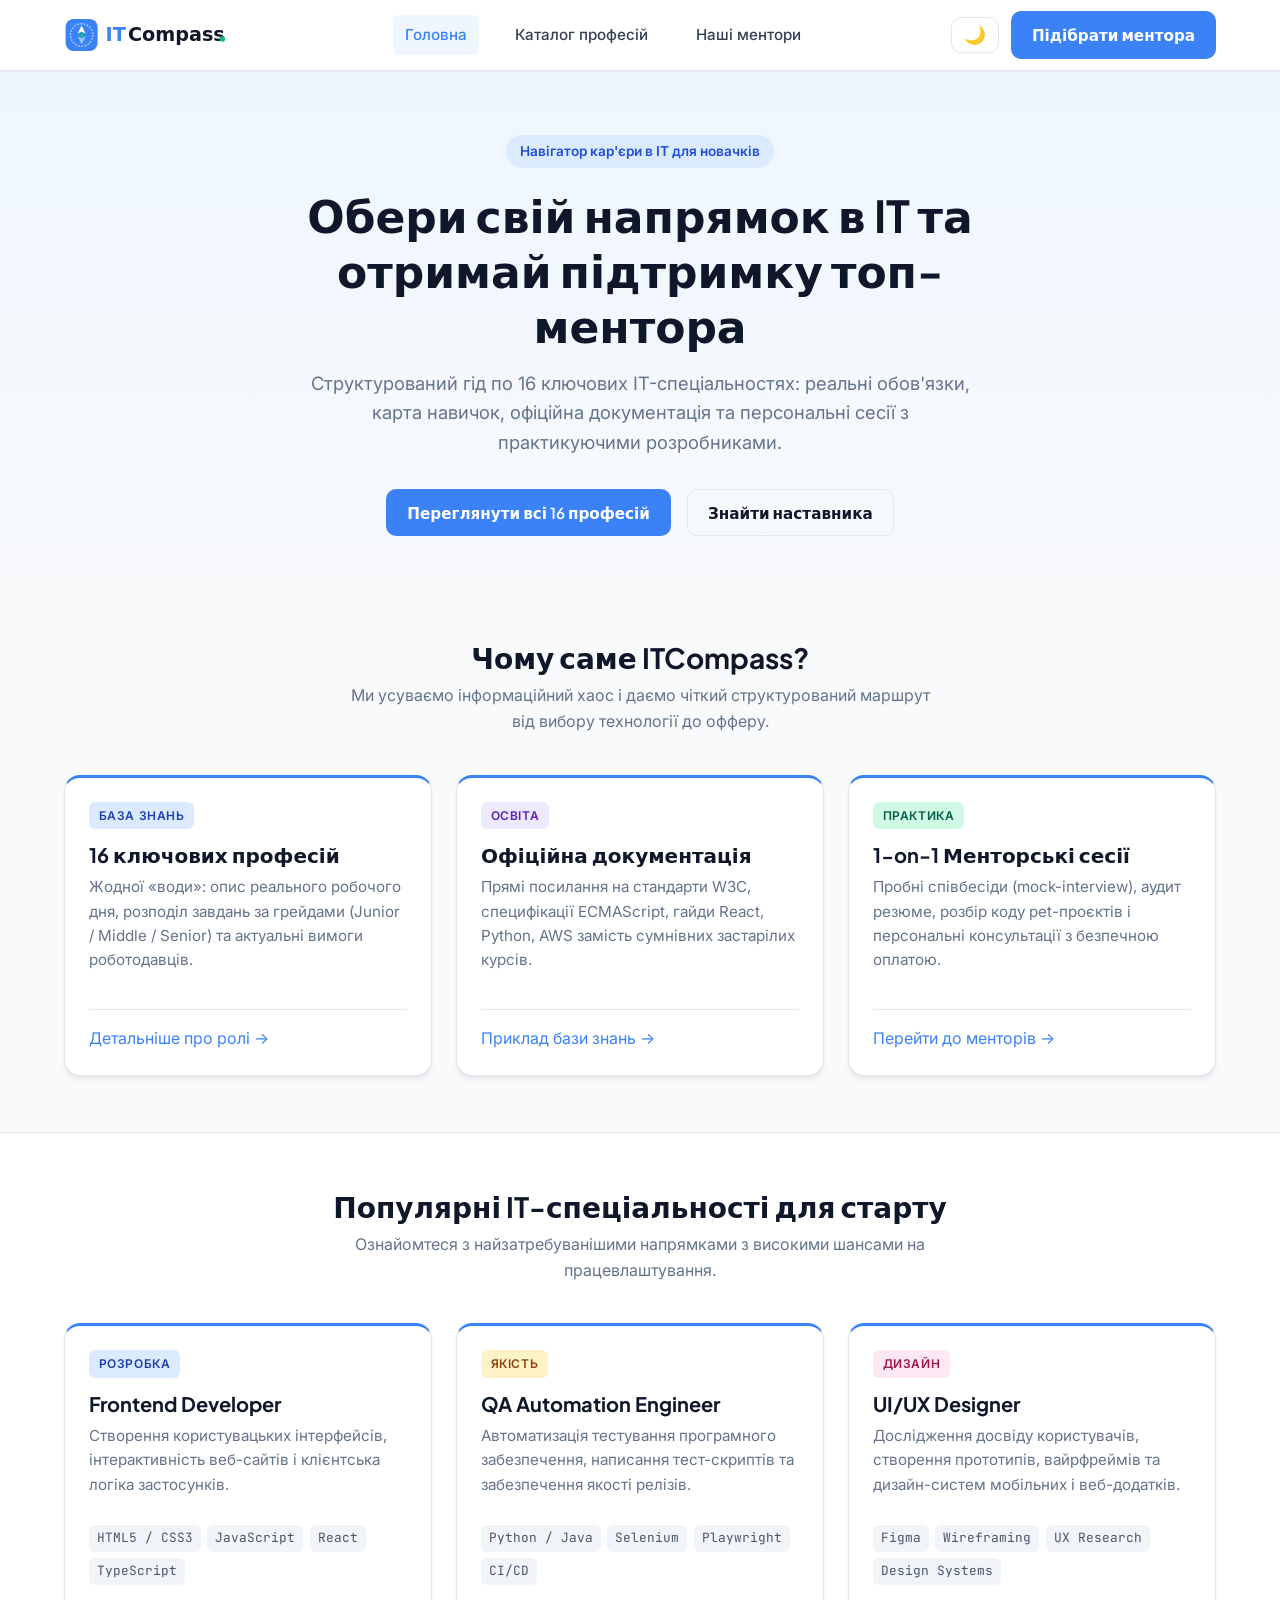
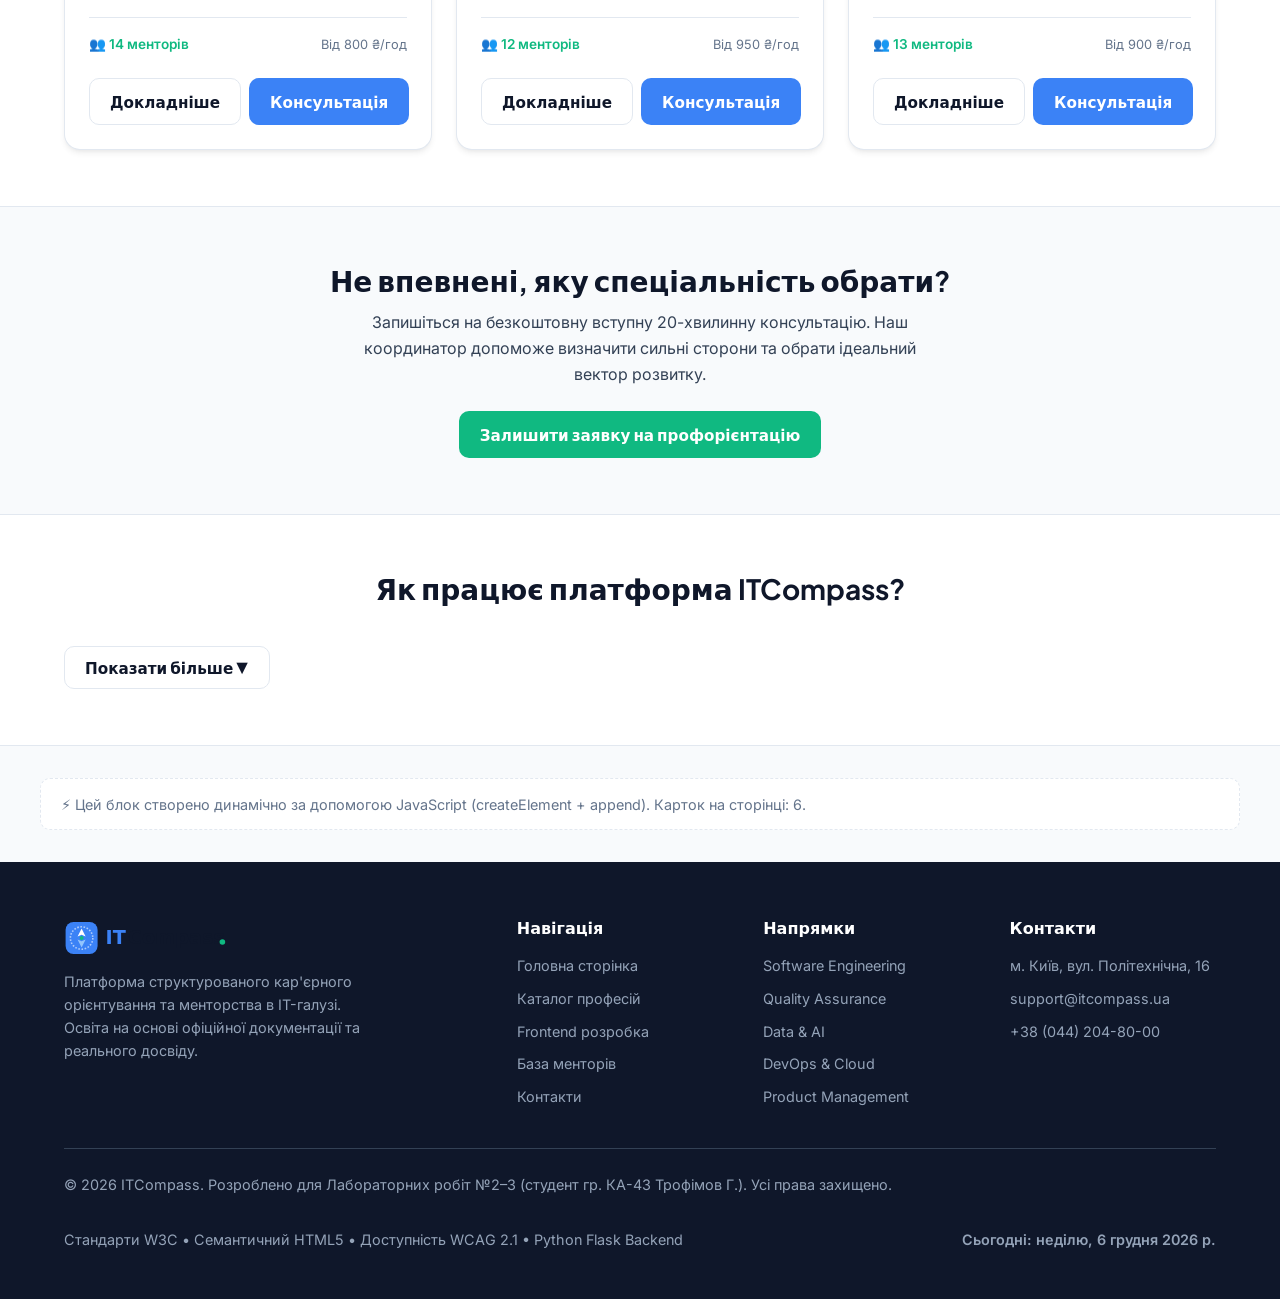
==== commit 90c5276d: "Lab 4: JavaScript basics — DOM manipulation, events, form validation, LocalStorage - js/main.js: car" ====
--- a/index.html
+++ b/index.html
@@ -190,6 +190,28 @@
         <a href="contacts.html" class="btn btn-accent">Залишити заявку на профорієнтацію</a>
       </div>
     </section>
+
+    <!-- ЛР4: Акордеон «Показати більше» (розкривається JavaScript) -->
+    <section class="section-alt">
+      <div class="container">
+        <div class="section-header">
+          <h2>Як працює платформа ITCompass?</h2>
+        </div>
+        <button type="button" class="btn btn-outline accordion-toggle" aria-expanded="false">Показати більше ▼</button>
+        <div class="accordion-content">
+          <p>
+            ITCompass поєднує три складові успішного старту в IT: структуровану базу знань за 16 спеціальностями,
+            перевірених менторів із комерційним досвідом від 3 років та практичні формати сесій — від вступної
+            консультації до пробної технічної співбесіди.
+          </p>
+          <p>
+            Після заповнення заявки координатор підбирає наставника під ваш запит протягом 2 годин. Перша
+            20-хвилинна профорієнтаційна зустріч — безкоштовна, а скасувати чи перенести сесію можна без штрафу
+            за 24 години до початку.
+          </p>
+        </div>
+      </div>
+    </section>
   </main>
 
   <!-- Семантичний блок Footer -->
@@ -244,5 +266,6 @@
     </div>
   </footer>
 
+  <script src="./js/main.js"></script>
 </body>
 </html>
